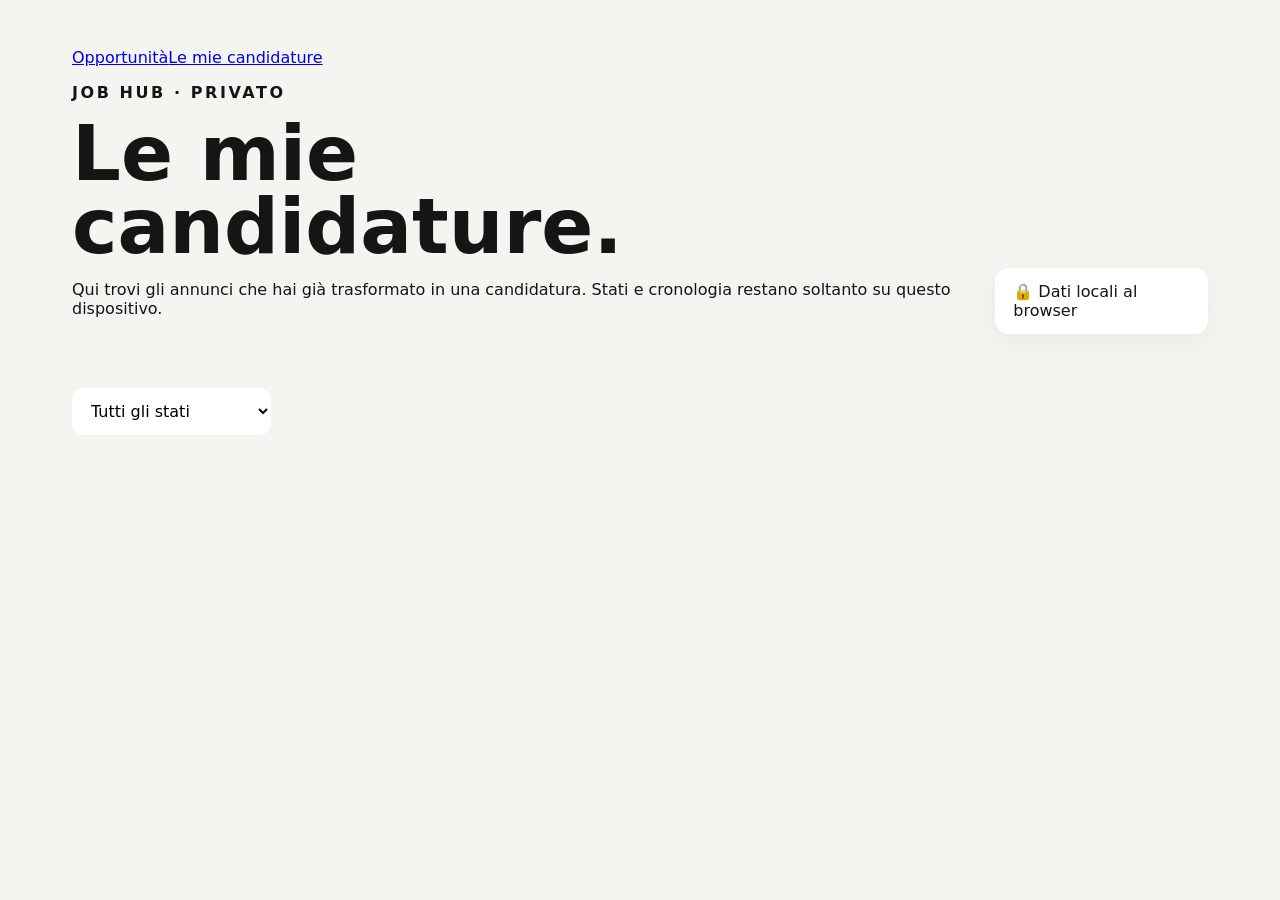
==== public/candidature.html @ de9fefe2 "feat: add private applications page" ====
<!doctype html><html lang="it"><head><meta charset="utf-8"><meta name="viewport" content="width=device-width,initial-scale=1,viewport-fit=cover"><meta name="referrer" content="no-referrer"><meta name="theme-color" content="#f4f4f0"><meta name="apple-mobile-web-app-capable" content="yes"><meta name="apple-mobile-web-app-status-bar-style" content="default"><meta http-equiv="Content-Security-Policy" content="default-src 'self'; style-src 'self'; script-src 'self'; connect-src 'self'"><title>Le mie candidature · Job Hub</title><link rel="stylesheet" href="styles.css"></head><body><main><nav class="app-nav"><a href="./">Opportunità</a><a class="active" href="candidature.html">Le mie candidature</a></nav><header><div><p class="eyebrow">JOB HUB · PRIVATO</p><h1>Le mie candidature.</h1><p>Qui trovi gli annunci che hai già trasformato in una candidatura. Stati e cronologia restano soltanto su questo dispositivo.</p></div><div class="privacy">🔒 Dati locali al browser</div></header><section id="applicationStats" class="stats"></section><section class="toolbar"><select id="statusFilter" aria-label="Filtra candidature per stato"><option value="">Tutti gli stati</option><option value="applied">Candidato</option><option value="confirmed">Conferma ricevuta</option><option value="reply">Risposta ricevuta</option><option value="interview">Colloquio</option><option value="second-interview">Secondo colloquio</option><option value="offer">Offerta</option><option value="rejected">Rifiutato</option><option value="withdrawn">Ritirato</option><option value="no-response">Nessuna risposta</option></select></section><section id="applications" class="grid"></section><p id="emptyApplications" hidden>Non hai ancora candidature in questa sezione.</p></main><script src="candidature.js?v=3"></script></body></html>
---- public/styles.css ----
:root{font-family:Inter,system-ui,-apple-system,sans-serif;color:#151515;background:#f4f4f0}*{box-sizing:border-box}body{margin:0;padding-top:env(safe-area-inset-top);padding-bottom:env(safe-area-inset-bottom)}main{max-width:1180px;margin:auto;padding:48px 22px}header{display:flex;justify-content:space-between;gap:32px;align-items:end;margin-bottom:32px}h1{font-size:clamp(2.4rem,6vw,5rem);line-height:.95;max-width:850px;margin:.2em 0}.eyebrow{font-weight:800;letter-spacing:.16em}.privacy{background:#fff;padding:14px 18px;border-radius:14px;box-shadow:0 8px 30px #0000000c}.refresh-status{display:inline-block;margin:10px 0 0;padding:8px 11px;background:#fff;border-radius:999px;font-size:.84rem}.stats{display:grid;grid-template-columns:repeat(3,1fr);gap:12px}.stats div,article{background:#fff;border-radius:18px;padding:20px}.stats b{font-size:2rem;display:block}.stats span{opacity:.6}.toolbar{display:flex;gap:10px;flex-wrap:wrap;margin:22px 0}.toolbar input,.toolbar select,.toolbar button,.button{border:0;background:#fff;padding:13px 15px;border-radius:12px;font:inherit;min-height:44px}.grid{display:grid;grid-template-columns:repeat(2,1fr);gap:14px}article h2{font-size:1.45rem;margin:.7em 0 .2em}article h3{margin:0;font-weight:500}.top,.source-row{display:flex;justify-content:space-between;gap:10px;align-items:center;font-size:.8rem}.badge{font-weight:800;background:#f0f0f0;border-radius:999px;padding:6px 9px}.badge.strong{background:#e8f7ec}.verify{opacity:.7}.meta,.gaps,.source-row{opacity:.68}.why{min-height:44px}.gaps{font-size:.9rem}.source-row{margin:14px 0}.source{color:inherit}.actions{display:flex;gap:8px;flex-wrap:wrap}.actions a,.actions button,.actions select{padding:10px;border-radius:9px;border:1px solid #ddd;background:#fafafa;color:inherit;text-decoration:none;min-height:44px}@media(max-width:700px){header{display:block}.privacy{margin-top:18px}.grid,.stats{grid-template-columns:1fr}main{padding:24px max(16px,env(safe-area-inset-right)) 28px max(16px,env(safe-area-inset-left))}h1{font-size:clamp(2.35rem,12vw,4rem)}.source-row{align-items:flex-start;flex-direction:column}.toolbar{display:grid;grid-template-columns:1fr 1fr}.toolbar input,.toolbar select{grid-column:1/-1;width:100%;font-size:16px}.toolbar button,.button{text-align:center}.actions{display:grid;grid-template-columns:1fr 1fr}.actions a{display:flex;align-items:center;justify-content:center}.actions select{grid-column:1/-1;width:100%;font-size:16px}.top{align-items:flex-start}.refresh-status{border-radius:12px;line-height:1.35}}
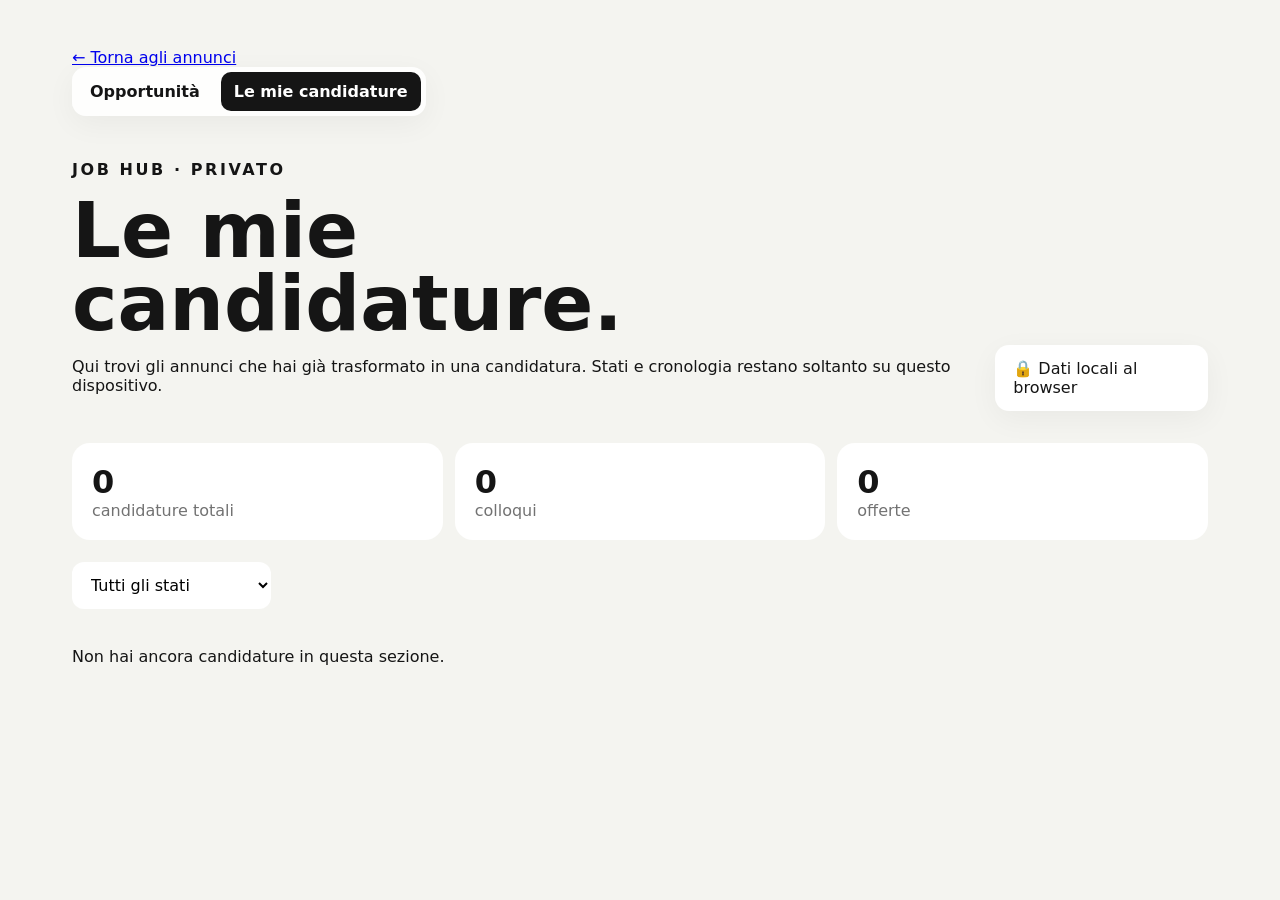
==== commit ca0a80b5: "feat: add clear return navigation from applications" ====
--- a/public/candidature.html
+++ b/public/candidature.html
@@ -1 +1 @@
-<!doctype html><html lang="it"><head><meta charset="utf-8"><meta name="viewport" content="width=device-width,initial-scale=1,viewport-fit=cover"><meta name="referrer" content="no-referrer"><meta name="theme-color" content="#f4f4f0"><meta name="apple-mobile-web-app-capable" content="yes"><meta name="apple-mobile-web-app-status-bar-style" content="default"><meta http-equiv="Content-Security-Policy" content="default-src 'self'; style-src 'self'; script-src 'self'; connect-src 'self'"><title>Le mie candidature · Job Hub</title><link rel="stylesheet" href="styles.css"></head><body><main><nav class="app-nav"><a href="./">Opportunità</a><a class="active" href="candidature.html">Le mie candidature</a></nav><header><div><p class="eyebrow">JOB HUB · PRIVATO</p><h1>Le mie candidature.</h1><p>Qui trovi gli annunci che hai già trasformato in una candidatura. Stati e cronologia restano soltanto su questo dispositivo.</p></div><div class="privacy">🔒 Dati locali al browser</div></header><section id="applicationStats" class="stats"></section><section class="toolbar"><select id="statusFilter" aria-label="Filtra candidature per stato"><option value="">Tutti gli stati</option><option value="applied">Candidato</option><option value="confirmed">Conferma ricevuta</option><option value="reply">Risposta ricevuta</option><option value="interview">Colloquio</option><option value="second-interview">Secondo colloquio</option><option value="offer">Offerta</option><option value="rejected">Rifiutato</option><option value="withdrawn">Ritirato</option><option value="no-response">Nessuna risposta</option></select></section><section id="applications" class="grid"></section><p id="emptyApplications" hidden>Non hai ancora candidature in questa sezione.</p></main><script src="candidature.js?v=3"></script></body></html>+<!doctype html><html lang="it"><head><meta charset="utf-8"><meta name="viewport" content="width=device-width,initial-scale=1,viewport-fit=cover"><meta name="referrer" content="no-referrer"><meta name="theme-color" content="#f4f4f0"><meta name="apple-mobile-web-app-capable" content="yes"><meta name="apple-mobile-web-app-status-bar-style" content="default"><meta http-equiv="Content-Security-Policy" content="default-src 'self'; style-src 'self'; script-src 'self'; connect-src 'self'"><title>Le mie candidature · Job Hub</title><link rel="stylesheet" href="styles.css"></head><body><main><a class="back-link" href="./">← Torna agli annunci</a><nav class="app-nav"><a href="./">Opportunità</a><a class="active" href="candidature.html">Le mie candidature</a></nav><header><div><p class="eyebrow">JOB HUB · PRIVATO</p><h1>Le mie candidature.</h1><p>Qui trovi gli annunci che hai già trasformato in una candidatura. Stati e cronologia restano soltanto su questo dispositivo.</p></div><div class="privacy">🔒 Dati locali al browser</div></header><section id="applicationStats" class="stats"></section><section class="toolbar"><select id="statusFilter" aria-label="Filtra candidature per stato"><option value="">Tutti gli stati</option><option value="applied">Candidato</option><option value="confirmed">Conferma ricevuta</option><option value="reply">Risposta ricevuta</option><option value="interview">Colloquio</option><option value="second-interview">Secondo colloquio</option><option value="offer">Offerta</option><option value="rejected">Rifiutato</option><option value="withdrawn">Ritirato</option><option value="no-response">Nessuna risposta</option></select></section><section id="applications" class="grid"></section><p id="emptyApplications" hidden>Non hai ancora candidature in questa sezione.</p></main><script src="candidature.js?v=4"></script></body></html>
--- a/public/styles.css
+++ b/public/styles.css
@@ -1 +1 @@
-:root{font-family:Inter,system-ui,-apple-system,sans-serif;color:#151515;background:#f4f4f0}*{box-sizing:border-box}body{margin:0;padding-top:env(safe-area-inset-top);padding-bottom:env(safe-area-inset-bottom)}main{max-width:1180px;margin:auto;padding:48px 22px}header{display:flex;justify-content:space-between;gap:32px;align-items:end;margin-bottom:32px}h1{font-size:clamp(2.4rem,6vw,5rem);line-height:.95;max-width:850px;margin:.2em 0}.eyebrow{font-weight:800;letter-spacing:.16em}.privacy{background:#fff;padding:14px 18px;border-radius:14px;box-shadow:0 8px 30px #0000000c}.refresh-status{display:inline-block;margin:10px 0 0;padding:8px 11px;background:#fff;border-radius:999px;font-size:.84rem}.stats{display:grid;grid-template-columns:repeat(3,1fr);gap:12px}.stats div,article{background:#fff;border-radius:18px;padding:20px}.stats b{font-size:2rem;display:block}.stats span{opacity:.6}.toolbar{display:flex;gap:10px;flex-wrap:wrap;margin:22px 0}.toolbar input,.toolbar select,.toolbar button,.button{border:0;background:#fff;padding:13px 15px;border-radius:12px;font:inherit;min-height:44px}.grid{display:grid;grid-template-columns:repeat(2,1fr);gap:14px}article h2{font-size:1.45rem;margin:.7em 0 .2em}article h3{margin:0;font-weight:500}.top,.source-row{display:flex;justify-content:space-between;gap:10px;align-items:center;font-size:.8rem}.badge{font-weight:800;background:#f0f0f0;border-radius:999px;padding:6px 9px}.badge.strong{background:#e8f7ec}.verify{opacity:.7}.meta,.gaps,.source-row{opacity:.68}.why{min-height:44px}.gaps{font-size:.9rem}.source-row{margin:14px 0}.source{color:inherit}.actions{display:flex;gap:8px;flex-wrap:wrap}.actions a,.actions button,.actions select{padding:10px;border-radius:9px;border:1px solid #ddd;background:#fafafa;color:inherit;text-decoration:none;min-height:44px}@media(max-width:700px){header{display:block}.privacy{margin-top:18px}.grid,.stats{grid-template-columns:1fr}main{padding:24px max(16px,env(safe-area-inset-right)) 28px max(16px,env(safe-area-inset-left))}h1{font-size:clamp(2.35rem,12vw,4rem)}.source-row{align-items:flex-start;flex-direction:column}.toolbar{display:grid;grid-template-columns:1fr 1fr}.toolbar input,.toolbar select{grid-column:1/-1;width:100%;font-size:16px}.toolbar button,.button{text-align:center}.actions{display:grid;grid-template-columns:1fr 1fr}.actions a{display:flex;align-items:center;justify-content:center}.actions select{grid-column:1/-1;width:100%;font-size:16px}.top{align-items:flex-start}.refresh-status{border-radius:12px;line-height:1.35}}+:root{font-family:Inter,system-ui,-apple-system,sans-serif;color:#151515;background:#f4f4f0}*{box-sizing:border-box}body{margin:0;padding-top:env(safe-area-inset-top);padding-bottom:env(safe-area-inset-bottom)}main{max-width:1180px;margin:auto;padding:48px 22px}.app-nav{display:flex;gap:8px;margin-bottom:28px;position:sticky;top:max(8px,env(safe-area-inset-top));z-index:10;width:max-content;padding:5px;background:#ffffffdd;backdrop-filter:blur(16px);border-radius:14px;box-shadow:0 8px 30px #0000000c}.app-nav a{padding:10px 13px;border-radius:10px;color:inherit;text-decoration:none;font-weight:700}.app-nav a.active{background:#151515;color:#fff}header{display:flex;justify-content:space-between;gap:32px;align-items:end;margin-bottom:32px}h1{font-size:clamp(2.4rem,6vw,5rem);line-height:.95;max-width:850px;margin:.2em 0}.eyebrow{font-weight:800;letter-spacing:.16em}.privacy{background:#fff;padding:14px 18px;border-radius:14px;box-shadow:0 8px 30px #0000000c}.refresh-status{display:inline-block;margin:10px 0 0;padding:8px 11px;background:#fff;border-radius:999px;font-size:.84rem}.stats{display:grid;grid-template-columns:repeat(3,1fr);gap:12px}.stats div,article{background:#fff;border-radius:18px;padding:20px}.stats b{font-size:2rem;display:block}.stats span{opacity:.6}.toolbar{display:flex;gap:10px;flex-wrap:wrap;margin:22px 0}.toolbar input,.toolbar select,.toolbar button,.button{border:0;background:#fff;padding:13px 15px;border-radius:12px;font:inherit;min-height:44px}.grid{display:grid;grid-template-columns:repeat(2,1fr);gap:14px}article h2{font-size:1.45rem;margin:.7em 0 .2em}article h3{margin:0;font-weight:500}.top,.source-row{display:flex;justify-content:space-between;gap:10px;align-items:center;font-size:.8rem}.badge{font-weight:800;background:#f0f0f0;border-radius:999px;padding:6px 9px}.badge.strong{background:#e8f7ec}.verify{opacity:.7}.meta,.gaps,.source-row{opacity:.68}.why{min-height:44px}.gaps{font-size:.9rem}.source-row{margin:14px 0}.source{color:inherit}.actions{display:flex;gap:8px;flex-wrap:wrap}.actions a,.actions button,.actions select{padding:10px;border-radius:9px;border:1px solid #ddd;background:#fafafa;color:inherit;text-decoration:none;min-height:44px}@media(max-width:700px){header{display:block}.privacy{margin-top:18px}.grid,.stats{grid-template-columns:1fr}main{padding:18px max(16px,env(safe-area-inset-right)) 28px max(16px,env(safe-area-inset-left))}.app-nav{margin-bottom:22px}h1{font-size:clamp(2.35rem,12vw,4rem)}.source-row{align-items:flex-start;flex-direction:column}.toolbar{display:grid;grid-template-columns:1fr 1fr}.toolbar input,.toolbar select{grid-column:1/-1;width:100%;font-size:16px}.toolbar button,.button{text-align:center}.actions{display:grid;grid-template-columns:1fr 1fr}.actions a{display:flex;align-items:center;justify-content:center}.actions select{grid-column:1/-1;width:100%;font-size:16px}.top{align-items:flex-start}.refresh-status{border-radius:12px;line-height:1.35}}
